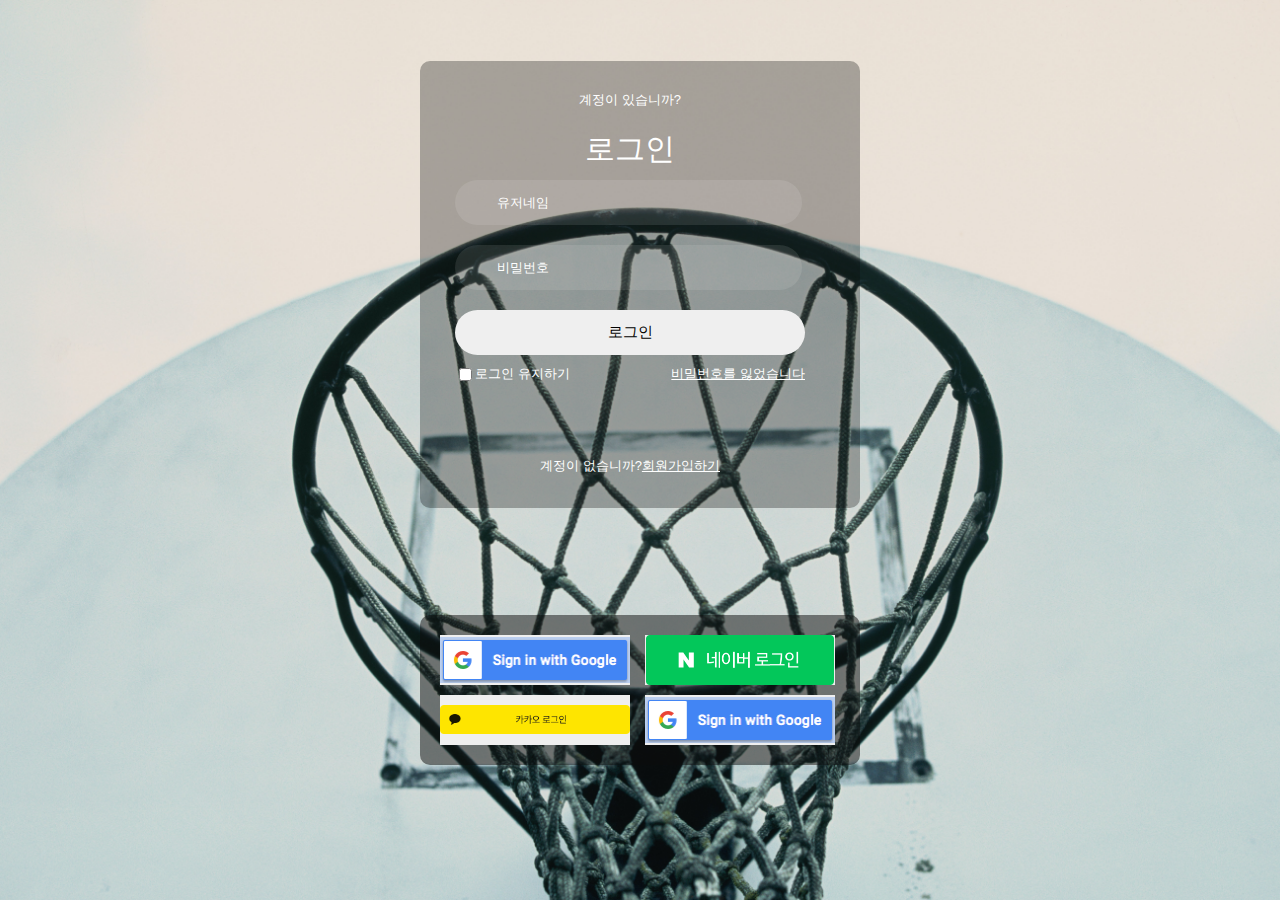
==== login/index.html @ 1edc1045 "first commit" ====
<!DOCTYPE html>
<html lang="en">
    <head>
        <title></title>
        <meta charset="UTF-8">
        <meta name="viewport" content="width=device-width, initial-scale=1">
        <link rel="stylesheet" href="path/to/font-awesome/css/font-awesome.min.css">
        <link href="style.css" rel="stylesheet">
    </head>
    <body>
    <div class="box">
        <div class="login-box">
        <div class="container">
            <div class="top=header">
                <span>계정이 있습니까?</span>
                <header>로그인</header>
            </div>
            <div class="input-field" id="id">
                <input type="text" class="input" placeholder="유저네임" required>
            </div>
            <div class="space"></div>
            <div class="input-field" id="pwd">
                <input type="password" class="input" placeholder="비밀번호" required>
            </div>
            <div class="space"></div>
            <div class="input-field">
               <button class="submit">로그인</button>
            </div>

            <div class="bottom">
                <div class="left">
                    <input type="checkbox" id="check">
                    <label for="check">로그인 유지하기</label>
                </div>
                <div class="right">
                    <label class=""><a href="#"><u>비밀번호를 잃었습니다</u></a></label>
                </div>
               
            </div>
            <div class="register">
                <p>계정이 없습니까?<a href="#"><u>회원가입하기</u></a></p>
            </div>
            
           

         </div>
        </div>

        <div class="thirdParty">
            <button class="etcbutton1"></button>
            <button class="etcbutton2"></button>
            <button class="etcbutton3"></button>
            <button class="etcbutton4"></button>
        </div>

    </div>

    
    </body>
</html>
---- login/style.css ----
*{
    font-family: 'Poppins',sans-serif;
}
body{
    background-image: url("basketball.jpg");
    background-size: cover;
    background-repeat: no-repeat;
    background-position: center;
    background-attachment: fixed;
}
.login-box {
    background-color: rgba(10, 10, 10, 0.3);
    border-radius: 10px;
    padding: 20px;
    width: 400px;
    margin: auto;
}

.box{
    display: flex;
    justify-content: center;
    align-items: center;
    min-height: 90vh;
    flex-direction: column;
}
.container{
    width : 350px;
    display: flex;
    flex-direction: column;
    padding: 0 15px 0 15px;
}
span{
    color: #fff;
    font-size: small;
    display: flex;
    justify-content: center;
    padding: 10px 0 10px 0;

}
header{
    color: #fff;
    font-size: 30px;
    display: flex;
    justify-content: center;
    padding: 10px 0 10px 0;

}
.input-field{
    display: flex;
    flex-direction: column;

}
.input{
    height: 45px;
    width: 87%;
    border: none;
    outline: none;
    border-radius: 30px;
    color: #fff;
    padding: 0 0 0 42px;
    background: rgba(255, 255, 255, 0.1);
}
::-webkit-input-placeholder{
color:#fff;
}
.space{
    height: 20px;
}
.submit{
    border: none;
    border-radius: 30px;
    font-size: 15px;
    height: 45px;
    outline: none;
    width: 100%;
    background: rgba(255, 255, 255, 255,0.7);
    cursor: pointer;
    transition: .3s;

}

.submit:hover{
    box-shadow: 1px 5px 7 1px rgba(0, 0, 0, 0.2);
}
.bottom{
    display:flex;
    flex-direction: row;
    justify-content: space-between;
    font-size: small;
    color: #fff;
    margin-top: 10px;
}
.left{
    display: flex;

}
.etcbutton1{
    width: 190px;
    height: 50px;
    background-size: contain;
    background-repeat: no-repeat;
    background-position: center;
    border: none;
    background-image: url("google.png");
}
.etcbutton2{
    width: 190px;
    height: 50px;
    background-size: contain;
    background-repeat: no-repeat;
    background-position: center;
    border: none;
    background-image: url("naver.png");
}
.etcbutton3{
    width: 190px;
    height: 50px;
    background-size: contain;
    background-repeat: no-repeat;
    background-position: center;
    border: none;
    background-image: url("kakao.png");
}
.etcbutton4{
    width: 190px;
    height: 50px;
    background-size: contain;
    background-repeat: no-repeat;
    background-position: center;
    border: none;
    background-image: url("google.png");
}

label a{
    color:#fff;
    text-decoration: none;
}

.thirdParty{
    background-color: rgba(12, 12, 12, 0.5);
    border-radius: 10px;
    padding: 20px;
    width: 400px;
    margin: auto;
    display: grid;
  grid-template-columns: repeat(2, 1fr);
  grid-auto-rows: minmax(0, auto);
  gap: 10px;
}
.register{
    display:flex;
    flex-direction: row-reverse;
    justify-content: center;
    font-size: small;
    color: #fff;
    margin-top: 40px;
    padding-top: 20px;
    padding-bottom: 0px;

}
a:link {
    color: white; /* Changes link color before being visited */
  }
  
  a:visited {
    color: white; /* Changes link color after being visited */
  }
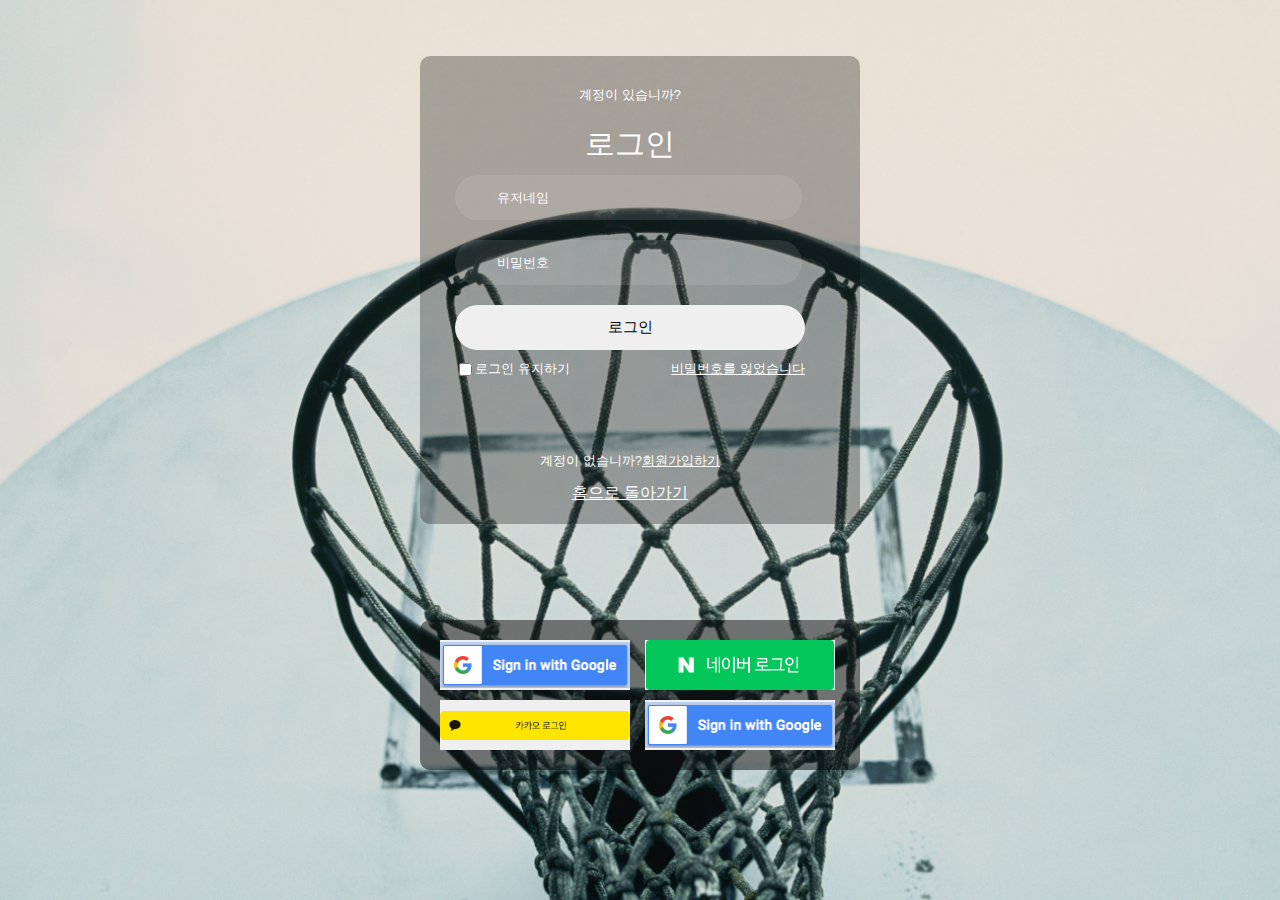
==== commit f227ff87: "0317" ====
--- a/login/index.html
+++ b/login/index.html
@@ -8,6 +8,7 @@
         <link href="style.css" rel="stylesheet">
     </head>
     <body>
+        
     <div class="box">
         <div class="login-box">
         <div class="container">
@@ -38,9 +39,11 @@
                
             </div>
             <div class="register">
-                <p>계정이 없습니까?<a href="#"><u>회원가입하기</u></a></p>
+                <p>계정이 없습니까?<a href="#"><u>회원가입하기</u></a></p>             
             </div>
-            
+            <div style="display:flex;justify-content:space-around;">
+            <a href="#">홈으로 돌아가기</a>
+        </div>
            
 
          </div>
--- a/login/style.css
+++ b/login/style.css
@@ -8,6 +8,7 @@
     background-position: center;
     background-attachment: fixed;
 }
+
 .login-box {
     background-color: rgba(10, 10, 10, 0.3);
     border-radius: 10px;
